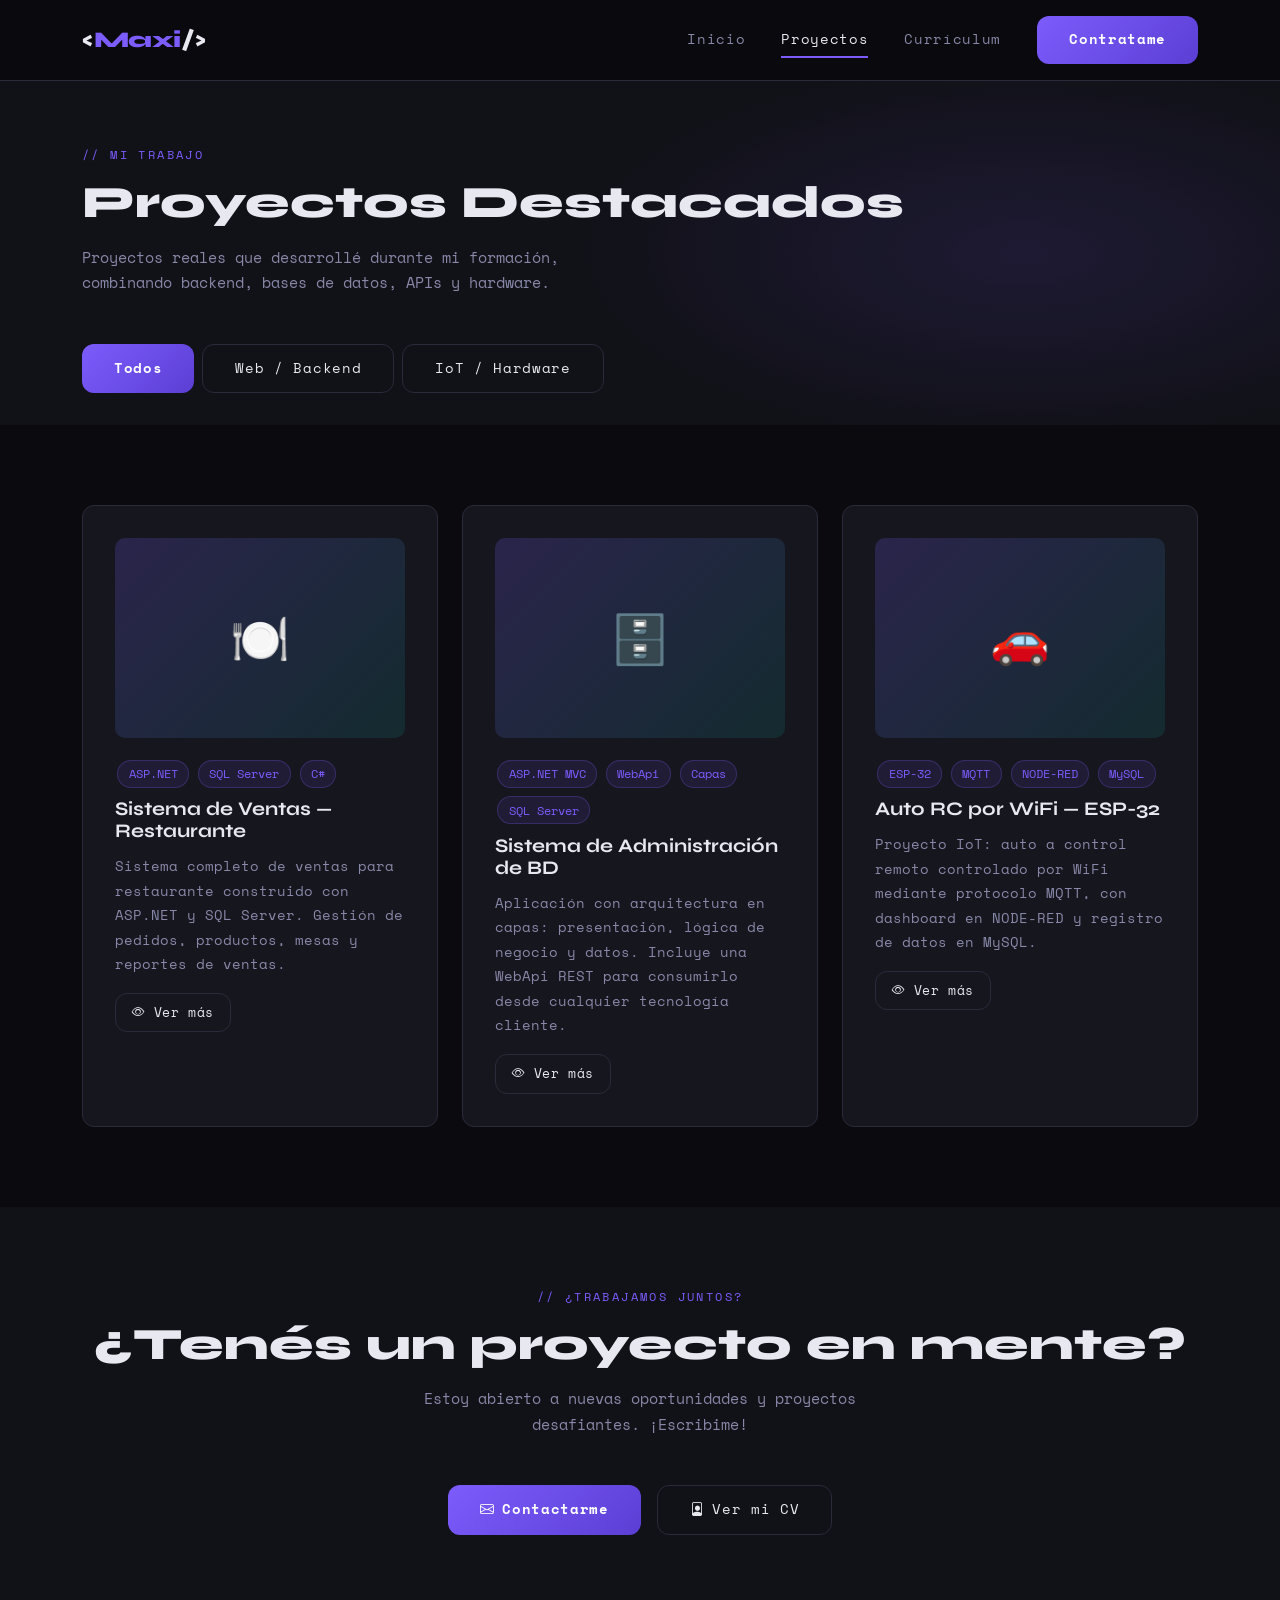
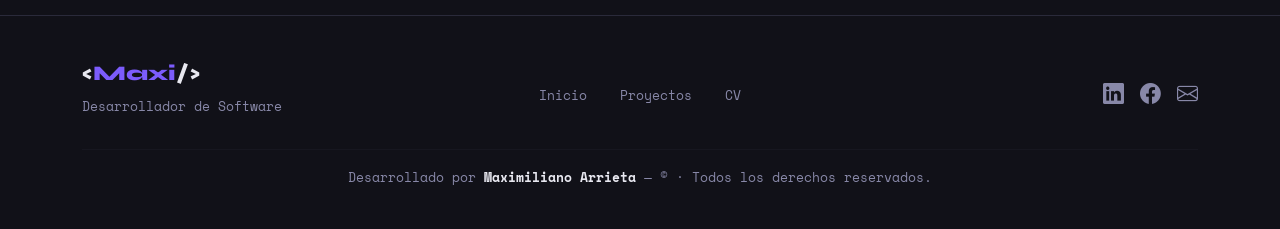
==== proyectos.html @ 5982a5d9 "Add files via upload" ====
<!DOCTYPE html>
<html lang="es">
<head>
  <meta charset="UTF-8" />
  <meta name="viewport" content="width=device-width, initial-scale=1.0" />

  <!-- SEO -->
  <title>Proyectos | Maximiliano Arrieta - Desarrollador de Software</title>
  <meta name="description" content="Proyectos destacados de Maximiliano Arrieta: sistema de ventas con ASP.NET, administración de bases de datos con WebApi, y auto a control remoto con ESP-32 y MQTT." />
  <meta name="keywords" content="proyectos software, ASP.NET, SQL Server, WebApi, ESP-32, MQTT, NODE-RED, C#, .NET, Maximiliano Arrieta" />
  <meta name="author" content="Maximiliano Arrieta" />
  <meta name="robots" content="index, follow" />

  <link href="https://cdn.jsdelivr.net/npm/bootstrap@5.3.3/dist/css/bootstrap.min.css" rel="stylesheet" />
  <link rel="stylesheet" href="https://cdn.jsdelivr.net/npm/bootstrap-icons@1.11.3/font/bootstrap-icons.min.css" />
  <link rel="stylesheet" href="assets/css/styles.css" />
</head>
<body>

  <!-- ===== HEADER / NAVBAR ===== -->
  <header>
    <nav class="navbar navbar-expand-lg">
      <div class="container">
        <a class="navbar-brand" href="index.html">&lt;<span>Maxi</span>/&gt;</a>
        <button class="navbar-toggler" type="button"
                data-bs-toggle="collapse" data-bs-target="#navbarMain"
                aria-controls="navbarMain" aria-expanded="false"
                aria-label="Alternar navegación">
          <span class="navbar-toggler-icon"></span>
        </button>
        <div class="collapse navbar-collapse" id="navbarMain">
          <ul class="navbar-nav ms-auto align-items-lg-center gap-lg-1">
            <li class="nav-item"><a class="nav-link" href="index.html">Inicio</a></li>
            <li class="nav-item"><a class="nav-link active" href="proyectos.html">Proyectos</a></li>
            <li class="nav-item"><a class="nav-link" href="cv.html">Currículum</a></li>
            <li class="nav-item ms-lg-3">
              <a class="btn-primary-custom" href="index.html#contacto">Contratame</a>
            </li>
          </ul>
        </div>
      </div>
    </nav>
  </header>

  <!-- ===== MAIN ===== -->
  <main>

    <!-- Page Header -->
    <section style="padding: 4rem 0 2rem; background: var(--color-surface); position:relative; overflow:hidden;">
      <div style="position:absolute; inset:0; background: radial-gradient(ellipse 50% 80% at 80% 50%, rgba(124,92,252,0.12) 0%, transparent 70%); pointer-events:none;"></div>
      <div class="container" style="position:relative; z-index:1;">
        <span class="section-label">// mi trabajo</span>
        <h1 class="section-title">Proyectos Destacados</h1>
        <p class="section-desc">
          Proyectos reales que desarrollé durante mi formación, combinando backend, bases de datos, APIs y hardware.
        </p>
        <div class="d-flex flex-wrap gap-2 mt-3" id="filter-btns">
          <button class="btn-primary-custom filter-btn" data-filter="all">Todos</button>
          <button class="btn-outline-custom filter-btn" data-filter="web">Web / Backend</button>
          <button class="btn-outline-custom filter-btn" data-filter="iot">IoT / Hardware</button>
        </div>
      </div>
    </section>

    <!-- Grid de Proyectos -->
    <section>
      <div class="container">
        <div class="row g-4" id="projects-grid">

          <!-- Proyecto 1: Sistema de ventas restaurante -->
          <div class="col-md-6 col-lg-4 reveal project-item" data-category="web">
            <div class="card-custom">
              <div class="project-img-placeholder">🍽️</div>
              <div class="d-flex flex-wrap gap-1 mb-2">
                <span class="tag-pill">ASP.NET</span>
                <span class="tag-pill">SQL Server</span>
                <span class="tag-pill">C#</span>
              </div>
              <h3 class="card-title">Sistema de Ventas — Restaurante</h3>
              <p class="card-text">
                Sistema completo de ventas para restaurante construido con ASP.NET y SQL Server. Gestión de pedidos, productos, mesas y reportes de ventas.
              </p>
              <div class="d-flex gap-2 mt-3">
                <button class="btn-outline-custom" style="padding:0.5rem 1rem; font-size:0.8rem;"
                  data-bs-toggle="modal" data-bs-target="#modalProyecto1">
                  <i class="bi bi-eye"></i> Ver más
                </button>
              </div>
            </div>
          </div>

          <!-- Proyecto 2: Sistema administración de BD -->
          <div class="col-md-6 col-lg-4 reveal project-item" data-category="web" style="transition-delay:0.1s">
            <div class="card-custom">
              <div class="project-img-placeholder">🗄️</div>
              <div class="d-flex flex-wrap gap-1 mb-2">
                <span class="tag-pill">ASP.NET MVC</span>
                <span class="tag-pill">WebApi</span>
                <span class="tag-pill">Capas</span>
                <span class="tag-pill">SQL Server</span>
              </div>
              <h3 class="card-title">Sistema de Administración de BD</h3>
              <p class="card-text">
                Aplicación con arquitectura en capas: presentación, lógica de negocio y datos. Incluye una WebApi REST para consumirlo desde cualquier tecnología cliente.
              </p>
              <div class="d-flex gap-2 mt-3">
                <button class="btn-outline-custom" style="padding:0.5rem 1rem; font-size:0.8rem;"
                  data-bs-toggle="modal" data-bs-target="#modalProyecto2">
                  <i class="bi bi-eye"></i> Ver más
                </button>
              </div>
            </div>
          </div>

          <!-- Proyecto 3: ESP-32 auto control remoto -->
          <div class="col-md-6 col-lg-4 reveal project-item" data-category="iot" style="transition-delay:0.2s">
            <div class="card-custom">
              <div class="project-img-placeholder">🚗</div>
              <div class="d-flex flex-wrap gap-1 mb-2">
                <span class="tag-pill">ESP-32</span>
                <span class="tag-pill">MQTT</span>
                <span class="tag-pill">NODE-RED</span>
                <span class="tag-pill">MySQL</span>
              </div>
              <h3 class="card-title">Auto RC por WiFi — ESP-32</h3>
              <p class="card-text">
                Proyecto IoT: auto a control remoto controlado por WiFi mediante protocolo MQTT, con dashboard en NODE-RED y registro de datos en MySQL.
              </p>
              <div class="d-flex gap-2 mt-3">
                <button class="btn-outline-custom" style="padding:0.5rem 1rem; font-size:0.8rem;"
                  data-bs-toggle="modal" data-bs-target="#modalProyecto3">
                  <i class="bi bi-eye"></i> Ver más
                </button>
              </div>
            </div>
          </div>

        </div>

        <!-- Mensaje si no hay proyectos filtrados -->
        <div id="no-results" class="text-center py-5" style="display:none;">
          <div style="font-size:3rem; margin-bottom:1rem;">🔍</div>
          <p style="color:var(--color-muted);">No hay proyectos en esta categoría aún.</p>
        </div>
      </div>
    </section>

    <!-- CTA -->
    <section style="background: var(--color-surface);">
      <div class="container text-center">
        <span class="section-label">// ¿trabajamos juntos?</span>
        <h2 class="section-title reveal">¿Tenés un proyecto en mente?</h2>
        <p class="section-desc mx-auto reveal">
          Estoy abierto a nuevas oportunidades y proyectos desafiantes. ¡Escribime!
        </p>
        <div class="d-flex gap-3 justify-content-center flex-wrap reveal">
          <a href="index.html#contacto" class="btn-primary-custom">
            <i class="bi bi-envelope"></i> Contactarme
          </a>
          <a href="cv.html" class="btn-outline-custom">
            <i class="bi bi-file-person"></i> Ver mi CV
          </a>
        </div>
      </div>
    </section>

  </main>

  <!-- ===== MODALS ===== -->

  <!-- Modal 1 -->
  <div class="modal fade" id="modalProyecto1" tabindex="-1" aria-hidden="true">
    <div class="modal-dialog modal-lg modal-dialog-centered">
      <div class="modal-content">
        <div class="modal-header">
          <h5 class="modal-title" style="font-family:var(--font-display); font-weight:700;">🍽️ Sistema de Ventas — Restaurante</h5>
          <button type="button" class="btn-close" data-bs-dismiss="modal" aria-label="Cerrar"></button>
        </div>
        <div class="modal-body">
          <div class="project-img-placeholder mb-4" style="height:160px; font-size:4rem;">🍽️</div>
          <p style="color:var(--color-muted);">
            Sistema completo de gestión de ventas para un restaurante, desarrollado con ASP.NET y SQL Server. Permite administrar pedidos, productos, mesas y generar reportes de ventas. El proyecto incluye autenticación de usuarios y diferentes roles de acceso.
          </p>
          <div class="mt-3">
            <p class="footer-text mb-2" style="font-size:0.75rem; text-transform:uppercase; letter-spacing:0.1em;">Tecnologías</p>
            <span class="tag-pill">ASP.NET</span>
            <span class="tag-pill">C#</span>
            <span class="tag-pill">SQL Server</span>
            <span class="tag-pill">HTML/CSS</span>
          </div>
          <div class="mt-3">
            <p class="footer-text mb-2" style="font-size:0.75rem; text-transform:uppercase; letter-spacing:0.1em;">Características</p>
            <ul style="color:var(--color-muted); font-size:0.88rem; line-height:2;">
              <li>Gestión de pedidos y mesas en tiempo real</li>
              <li>Catálogo de productos con precios</li>
              <li>Reportes de ventas diarias y mensuales</li>
              <li>Sistema de autenticación con roles</li>
            </ul>
          </div>
        </div>
        <div class="modal-footer">
          <button class="btn-outline-custom" data-bs-dismiss="modal">Cerrar</button>
        </div>
      </div>
    </div>
  </div>

  <!-- Modal 2 -->
  <div class="modal fade" id="modalProyecto2" tabindex="-1" aria-hidden="true">
    <div class="modal-dialog modal-lg modal-dialog-centered">
      <div class="modal-content">
        <div class="modal-header">
          <h5 class="modal-title" style="font-family:var(--font-display); font-weight:700;">🗄️ Sistema de Administración de BD</h5>
          <button type="button" class="btn-close" data-bs-dismiss="modal" aria-label="Cerrar"></button>
        </div>
        <div class="modal-body">
          <div class="project-img-placeholder mb-4" style="height:160px; font-size:4rem;">🗄️</div>
          <p style="color:var(--color-muted);">
            Sistema de administración de bases de datos con arquitectura separada en capas (presentación, negocio y datos) y una WebApi REST que permite consumirlo desde cualquier tecnología cliente. Diseñado para máxima escalabilidad y reutilización.
          </p>
          <div class="mt-3">
            <p class="footer-text mb-2" style="font-size:0.75rem; text-transform:uppercase; letter-spacing:0.1em;">Tecnologías</p>
            <span class="tag-pill">ASP.NET MVC</span>
            <span class="tag-pill">WebApi REST</span>
            <span class="tag-pill">Entity Framework</span>
            <span class="tag-pill">SQL Server</span>
            <span class="tag-pill">C#</span>
          </div>
          <div class="mt-3">
            <p class="footer-text mb-2" style="font-size:0.75rem; text-transform:uppercase; letter-spacing:0.1em;">Arquitectura</p>
            <ul style="color:var(--color-muted); font-size:0.88rem; line-height:2;">
              <li>Separación en capas: UI, Negocio, Datos</li>
              <li>WebApi REST para integración con clientes externos</li>
              <li>Patrón repositorio con Entity Framework</li>
              <li>CRUD completo sobre múltiples entidades</li>
            </ul>
          </div>
        </div>
        <div class="modal-footer">
          <button class="btn-outline-custom" data-bs-dismiss="modal">Cerrar</button>
        </div>
      </div>
    </div>
  </div>

  <!-- Modal 3 -->
  <div class="modal fade" id="modalProyecto3" tabindex="-1" aria-hidden="true">
    <div class="modal-dialog modal-lg modal-dialog-centered">
      <div class="modal-content">
        <div class="modal-header">
          <h5 class="modal-title" style="font-family:var(--font-display); font-weight:700;">🚗 Auto RC por WiFi — ESP-32</h5>
          <button type="button" class="btn-close" data-bs-dismiss="modal" aria-label="Cerrar"></button>
        </div>
        <div class="modal-body">
          <div class="project-img-placeholder mb-4" style="height:160px; font-size:4rem;">🚗</div>
          <p style="color:var(--color-muted);">
            Proyecto de hardware e IoT: un auto a control remoto controlado por WiFi utilizando un ESP-32. La comunicación se realiza mediante el protocolo MQTT, con un dashboard visual en NODE-RED y registro de telemetría en MySQL. Combina electrónica, firmware y software.
          </p>
          <div class="mt-3">
            <p class="footer-text mb-2" style="font-size:0.75rem; text-transform:uppercase; letter-spacing:0.1em;">Tecnologías</p>
            <span class="tag-pill">ESP-32</span>
            <span class="tag-pill">MQTT</span>
            <span class="tag-pill">NODE-RED</span>
            <span class="tag-pill">MySQL</span>
            <span class="tag-pill">WiFi</span>
          </div>
          <div class="mt-3">
            <p class="footer-text mb-2" style="font-size:0.75rem; text-transform:uppercase; letter-spacing:0.1em;">Características</p>
            <ul style="color:var(--color-muted); font-size:0.88rem; line-height:2;">
              <li>Control en tiempo real vía WiFi desde cualquier dispositivo</li>
              <li>Dashboard de control con NODE-RED</li>
              <li>Registro de movimientos y telemetría en MySQL</li>
              <li>Protocolo MQTT para mensajería liviana y eficiente</li>
            </ul>
          </div>
        </div>
        <div class="modal-footer">
          <button class="btn-outline-custom" data-bs-dismiss="modal">Cerrar</button>
        </div>
      </div>
    </div>
  </div>

  <!-- ===== FOOTER ===== -->
  <footer>
    <div class="container">
      <div class="row align-items-center mb-3">
        <div class="col-md-4 mb-3 mb-md-0">
          <div class="footer-brand">&lt;<span>Maxi</span>/&gt;</div>
          <p class="footer-text mt-1">Desarrollador de Software</p>
        </div>
        <div class="col-md-4 text-center mb-3 mb-md-0">
          <div class="footer-links">
            <a href="index.html">Inicio</a>
            <a href="proyectos.html">Proyectos</a>
            <a href="cv.html">CV</a>
          </div>
        </div>
        <div class="col-md-4 text-md-end">
          <div class="d-flex justify-content-md-end gap-3">
            <a href="https://www.linkedin.com/in/maximiliano-arrieta-63096a253" target="_blank" style="color:var(--color-muted); font-size:1.3rem;"><i class="bi bi-linkedin"></i></a>
            <a href="https://www.facebook.com/maximiliano.arrieta.75/" target="_blank" style="color:var(--color-muted); font-size:1.3rem;"><i class="bi bi-facebook"></i></a>
            <a href="mailto:maxiarrieta01@gmail.com" style="color:var(--color-muted); font-size:1.3rem;"><i class="bi bi-envelope"></i></a>
          </div>
        </div>
      </div>
      <hr class="divider" />
      <div class="row mt-3">
        <div class="col-12 text-center footer-text">
          Desarrollado por <strong style="color:var(--color-text);">Maximiliano Arrieta</strong> &mdash;
          &copy; <span class="current-year"></span> · Todos los derechos reservados.
        </div>
      </div>
    </div>
  </footer>

  <script src="https://cdn.jsdelivr.net/npm/bootstrap@5.3.3/dist/js/bootstrap.bundle.min.js"></script>
  <script src="assets/js/main.js"></script>
  <script>
    // Filtro de proyectos
    const filterBtns = document.querySelectorAll('.filter-btn');
    const projectItems = document.querySelectorAll('.project-item');
    filterBtns.forEach(btn => {
      btn.addEventListener('click', () => {
        filterBtns.forEach(b => {
          b.classList.remove('btn-primary-custom');
          b.classList.add('btn-outline-custom');
        });
        btn.classList.add('btn-primary-custom');
        btn.classList.remove('btn-outline-custom');
        const filter = btn.dataset.filter;
        let visible = 0;
        projectItems.forEach(item => {
          const show = filter === 'all' || item.dataset.category === filter;
          item.style.display = show ? 'block' : 'none';
          if (show) visible++;
        });
        document.getElementById('no-results').style.display = visible === 0 ? 'block' : 'none';
      });
    });
  </script>

</body>
</html>
---- assets/css/styles.css ----
@import url('https://fonts.googleapis.com/css2?family=Space+Mono:ital,wght@0,400;0,700;1,400&family=Syne:wght@400;600;700;800&display=swap');

/* ----------- Variables CSS ----------- */
:root {
  --color-bg:        #0a0a0f;
  --color-surface:   #111118;
  --color-card:      #16161f;
  --color-border:    #2a2a3a;
  --color-accent:    #7c5cfc;
  --color-accent2:   #00e5c0;
  --color-text:      #e8e8f0;
  --color-muted:     #8888a8;
  --font-display:    'Syne', sans-serif;
  --font-mono:       'Space Mono', monospace;
  --radius:          12px;
  --transition:      0.3s cubic-bezier(0.4, 0, 0.2, 1);
}

*, *::before, *::after { box-sizing: border-box; }
html { scroll-behavior: smooth; }

body {
  background-color: var(--color-bg);
  color: var(--color-text);
  font-family: var(--font-mono);
  font-size: 15px;
  line-height: 1.7;
  overflow-x: hidden;
}

h1, h2, h3, h4, h5, h6 {
  font-family: var(--font-display);
  font-weight: 800;
  line-height: 1.15;
  color: var(--color-text);
}

a {
  color: var(--color-accent);
  text-decoration: none;
  transition: color var(--transition);
}
a:hover { color: var(--color-accent2); }

/* ----------- Navbar ----------- */
.navbar {
  background: rgba(10, 10, 15, 0.85) !important;
  backdrop-filter: blur(14px);
  -webkit-backdrop-filter: blur(14px);
  border-bottom: 1px solid var(--color-border);
  padding: 1rem 0;
  position: sticky;
  top: 0;
  z-index: 1000;
}

.navbar-brand {
  font-family: var(--font-display);
  font-weight: 800;
  font-size: 1.4rem;
  color: var(--color-text) !important;
  letter-spacing: -0.5px;
}
.navbar-brand span { color: var(--color-accent); }

.nav-link {
  color: var(--color-muted) !important;
  font-family: var(--font-mono);
  font-size: 0.85rem;
  letter-spacing: 0.05em;
  padding: 0.4rem 1rem !important;
  transition: color var(--transition);
  position: relative;
}
.nav-link::after {
  content: '';
  position: absolute;
  bottom: 0; left: 1rem; right: 1rem;
  height: 2px;
  background: var(--color-accent);
  transform: scaleX(0);
  transition: transform var(--transition);
}
.nav-link:hover, .nav-link.active { color: var(--color-text) !important; }
.nav-link:hover::after, .nav-link.active::after { transform: scaleX(1); }

.navbar-toggler { border: 1px solid var(--color-border); }
.navbar-toggler-icon { filter: invert(1); }

/* ----------- Hero ----------- */
.hero {
  min-height: 92vh;
  display: flex;
  align-items: center;
  position: relative;
  overflow: hidden;
  padding: 5rem 0;
}
.hero-bg {
  position: absolute; inset: 0;
  background:
    radial-gradient(ellipse 60% 50% at 70% 40%, rgba(124,92,252,0.18) 0%, transparent 70%),
    radial-gradient(ellipse 40% 40% at 20% 70%, rgba(0,229,192,0.10) 0%, transparent 60%);
  z-index: 0;
}
.hero-grid {
  position: absolute; inset: 0;
  background-image:
    linear-gradient(var(--color-border) 1px, transparent 1px),
    linear-gradient(90deg, var(--color-border) 1px, transparent 1px);
  background-size: 60px 60px;
  opacity: 0.25;
  z-index: 0;
}
.hero-content { position: relative; z-index: 1; }

.hero-tag {
  display: inline-block;
  font-family: var(--font-mono);
  font-size: 0.78rem;
  color: var(--color-accent2);
  border: 1px solid var(--color-accent2);
  padding: 0.3rem 0.9rem;
  border-radius: 100px;
  margin-bottom: 1.5rem;
  letter-spacing: 0.1em;
  animation: fadeInUp 0.6s ease both;
}
.hero-title {
  font-size: clamp(2.8rem, 7vw, 5.5rem);
  font-weight: 800;
  line-height: 1.05;
  margin-bottom: 1.5rem;
  animation: fadeInUp 0.7s ease 0.1s both;
}
.hero-title .highlight {
  background: linear-gradient(135deg, var(--color-accent), var(--color-accent2));
  -webkit-background-clip: text;
  -webkit-text-fill-color: transparent;
  background-clip: text;
}
.hero-subtitle {
  font-size: 1.05rem;
  color: var(--color-muted);
  max-width: 520px;
  margin-bottom: 2.5rem;
  animation: fadeInUp 0.7s ease 0.2s both;
}
.hero-actions {
  display: flex;
  gap: 1rem;
  flex-wrap: wrap;
  animation: fadeInUp 0.7s ease 0.3s both;
}

/* ----------- Botones ----------- */
.btn-primary-custom {
  background: linear-gradient(135deg, var(--color-accent), #5b3fd4);
  color: #fff;
  border: none;
  padding: 0.75rem 2rem;
  border-radius: var(--radius);
  font-family: var(--font-mono);
  font-size: 0.85rem;
  font-weight: 700;
  letter-spacing: 0.05em;
  transition: all var(--transition);
  cursor: pointer;
  display: inline-flex;
  align-items: center;
  gap: 0.5rem;
}
.btn-primary-custom:hover {
  transform: translateY(-2px);
  box-shadow: 0 8px 30px rgba(124,92,252,0.45);
  color: #fff;
}
.btn-outline-custom {
  background: transparent;
  color: var(--color-text);
  border: 1px solid var(--color-border);
  padding: 0.75rem 2rem;
  border-radius: var(--radius);
  font-family: var(--font-mono);
  font-size: 0.85rem;
  letter-spacing: 0.05em;
  transition: all var(--transition);
  cursor: pointer;
  display: inline-flex;
  align-items: center;
  gap: 0.5rem;
}
.btn-outline-custom:hover {
  border-color: var(--color-accent);
  color: var(--color-accent);
  transform: translateY(-2px);
}

/* ----------- Secciones ----------- */
section { padding: 5rem 0; }

.section-label {
  font-family: var(--font-mono);
  font-size: 0.75rem;
  color: var(--color-accent);
  letter-spacing: 0.2em;
  text-transform: uppercase;
  margin-bottom: 0.75rem;
  display: block;
}
.section-title {
  font-size: clamp(1.8rem, 4vw, 2.8rem);
  font-weight: 800;
  margin-bottom: 1rem;
}
.section-desc {
  color: var(--color-muted);
  max-width: 520px;
  margin-bottom: 3rem;
}

/* ----------- Cards ----------- */
.card-custom {
  background: var(--color-card);
  border: 1px solid var(--color-border);
  border-radius: var(--radius);
  padding: 2rem;
  transition: all var(--transition);
  height: 100%;
  position: relative;
  overflow: hidden;
}
.card-custom::before {
  content: '';
  position: absolute;
  top: 0; left: 0; right: 0;
  height: 3px;
  background: linear-gradient(90deg, var(--color-accent), var(--color-accent2));
  opacity: 0;
  transition: opacity var(--transition);
}
.card-custom:hover {
  border-color: var(--color-accent);
  transform: translateY(-4px);
  box-shadow: 0 20px 60px rgba(124,92,252,0.15);
}
.card-custom:hover::before { opacity: 1; }
.card-icon { font-size: 2rem; margin-bottom: 1.2rem; display: block; }
.card-title { font-family: var(--font-display); font-size: 1.2rem; font-weight: 700; margin-bottom: 0.75rem; }
.card-text { color: var(--color-muted); font-size: 0.9rem; line-height: 1.7; }

/* ----------- Skill badges ----------- */
.skill-badge {
  display: inline-block;
  font-family: var(--font-mono);
  font-size: 0.78rem;
  color: var(--color-accent2);
  background: rgba(0,229,192,0.08);
  border: 1px solid rgba(0,229,192,0.25);
  padding: 0.3rem 0.8rem;
  border-radius: 100px;
  margin: 0.25rem;
  transition: all var(--transition);
}
.skill-badge:hover {
  background: rgba(0,229,192,0.18);
  border-color: var(--color-accent2);
}

/* ----------- Contact Form ----------- */
.form-control-custom {
  background: var(--color-card);
  border: 1px solid var(--color-border);
  border-radius: var(--radius);
  color: var(--color-text);
  padding: 0.85rem 1.2rem;
  font-family: var(--font-mono);
  font-size: 0.9rem;
  width: 100%;
  transition: border-color var(--transition);
  outline: none;
}
.form-control-custom::placeholder { color: var(--color-muted); }
.form-control-custom:focus {
  border-color: var(--color-accent);
  box-shadow: 0 0 0 3px rgba(124,92,252,0.12);
}
.form-label-custom {
  font-family: var(--font-mono);
  font-size: 0.8rem;
  color: var(--color-muted);
  letter-spacing: 0.08em;
  text-transform: uppercase;
  margin-bottom: 0.5rem;
  display: block;
}

/* ----------- Footer ----------- */
footer {
  background: var(--color-surface);
  border-top: 1px solid var(--color-border);
  padding: 2.5rem 0;
}
.footer-brand { font-family: var(--font-display); font-size: 1.3rem; font-weight: 800; color: var(--color-text); }
.footer-brand span { color: var(--color-accent); }
.footer-text { color: var(--color-muted); font-size: 0.82rem; }
.footer-links a {
  color: var(--color-muted);
  font-size: 0.82rem;
  margin: 0 0.75rem;
  transition: color var(--transition);
}
.footer-links a:hover { color: var(--color-accent2); }

.divider { border: none; border-top: 1px solid var(--color-border); margin: 0; }

/* ----------- Animations ----------- */
@keyframes fadeInUp {
  from { opacity: 0; transform: translateY(24px); }
  to   { opacity: 1; transform: translateY(0); }
}
.fade-in { animation: fadeInUp 0.7s ease both; }

/* ----------- Project cards ----------- */
.project-img-placeholder {
  width: 100%;
  height: 200px;
  background: linear-gradient(135deg, rgba(124,92,252,0.2), rgba(0,229,192,0.1));
  border-radius: calc(var(--radius) - 2px);
  display: flex;
  align-items: center;
  justify-content: center;
  font-size: 3rem;
  margin-bottom: 1.2rem;
}
.tag-pill {
  display: inline-block;
  font-family: var(--font-mono);
  font-size: 0.72rem;
  color: var(--color-accent);
  background: rgba(124,92,252,0.1);
  border: 1px solid rgba(124,92,252,0.25);
  padding: 0.2rem 0.65rem;
  border-radius: 100px;
  margin: 0.15rem;
}

/* ----------- Timeline ----------- */
.timeline { position: relative; padding-left: 2rem; }
.timeline::before {
  content: '';
  position: absolute;
  left: 0; top: 0; bottom: 0;
  width: 2px;
  background: linear-gradient(180deg, var(--color-accent), var(--color-accent2));
}
.timeline-item { position: relative; margin-bottom: 2.5rem; }
.timeline-item::before {
  content: '';
  position: absolute;
  left: -2.42rem; top: 0.35rem;
  width: 12px; height: 12px;
  border-radius: 50%;
  background: var(--color-accent);
  border: 2px solid var(--color-bg);
  box-shadow: 0 0 0 3px rgba(124,92,252,0.3);
}
.timeline-date { font-family: var(--font-mono); font-size: 0.75rem; color: var(--color-accent2); letter-spacing: 0.1em; margin-bottom: 0.3rem; }
.timeline-title { font-family: var(--font-display); font-size: 1.1rem; font-weight: 700; margin-bottom: 0.25rem; }
.timeline-org { color: var(--color-muted); font-size: 0.85rem; margin-bottom: 0.5rem; }
.timeline-desc { color: var(--color-muted); font-size: 0.88rem; }

/* ----------- Modal ----------- */
.modal-content {
  background: var(--color-card);
  border: 1px solid var(--color-border);
  border-radius: var(--radius);
  color: var(--color-text);
}
.modal-header { border-bottom: 1px solid var(--color-border); }
.modal-footer { border-top: 1px solid var(--color-border); }
.btn-close { filter: invert(1); }

/* ----------- Stats ----------- */
.stat-number {
  font-family: var(--font-display);
  font-size: 2.8rem;
  font-weight: 800;
  background: linear-gradient(135deg, var(--color-accent), var(--color-accent2));
  -webkit-background-clip: text;
  -webkit-text-fill-color: transparent;
  background-clip: text;
}

/* ----------- Responsive ----------- */
@media (max-width: 768px) {
  .hero-actions { flex-direction: column; }
  .hero-actions .btn-primary-custom,
  .hero-actions .btn-outline-custom { width: 100%; justify-content: center; }
  section { padding: 3.5rem 0; }
}
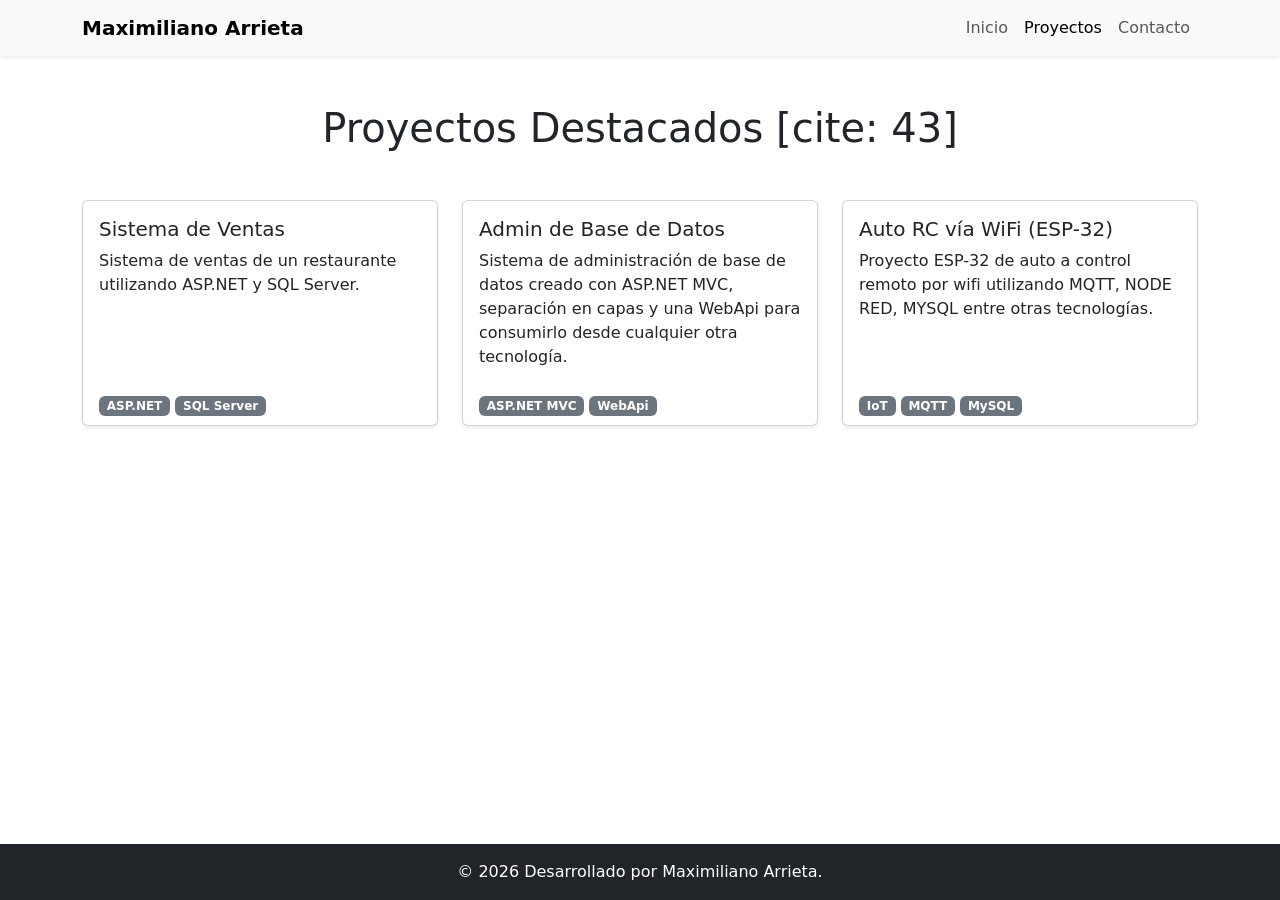
==== commit b43f204e: "Add files via upload" ====
--- a/proyectos.html
+++ b/proyectos.html
@@ -1,344 +1,86 @@
 <!DOCTYPE html>
 <html lang="es">
 <head>
-  <meta charset="UTF-8" />
-  <meta name="viewport" content="width=device-width, initial-scale=1.0" />
+    <meta charset="UTF-8">
+    <meta name="viewport" content="width=device-width, initial-width=1.0">
+    <meta name="description" content="Proyectos destacados de Maximiliano Arrieta, desarrollador .NET y SQL.">
+    <meta name="keywords" content="Proyectos, ASP.NET, MVC, SQL Server, ESP-32, IoT">
+    <title>Maximiliano Arrieta - Proyectos</title>
+    <link href="https://cdn.jsdelivr.net/npm/bootstrap@5.3.2/dist/css/bootstrap.min.css" rel="stylesheet">
+    <link rel="stylesheet" href="assets/css/style.css">
+</head>
+<body class="d-flex flex-column min-vh-100">
 
-  <!-- SEO -->
-  <title>Proyectos | Maximiliano Arrieta - Desarrollador de Software</title>
-  <meta name="description" content="Proyectos destacados de Maximiliano Arrieta: sistema de ventas con ASP.NET, administración de bases de datos con WebApi, y auto a control remoto con ESP-32 y MQTT." />
-  <meta name="keywords" content="proyectos software, ASP.NET, SQL Server, WebApi, ESP-32, MQTT, NODE-RED, C#, .NET, Maximiliano Arrieta" />
-  <meta name="author" content="Maximiliano Arrieta" />
-  <meta name="robots" content="index, follow" />
+    <header>
+        <nav class="navbar navbar-expand-lg navbar-light bg-light shadow-sm">
+            <div class="container">
+                <a class="navbar-brand fw-bold" href="index.html">Maximiliano Arrieta</a>
+                <button class="navbar-toggler" type="button" data-bs-toggle="collapse" data-bs-target="#navbarNav">
+                    <span class="navbar-toggler-icon"></span>
+                </button>
+                <div class="collapse navbar-collapse" id="navbarNav">
+                    <ul class="navbar-nav ms-auto">
+                        <li class="nav-item"><a class="nav-link" href="index.html">Inicio</a></li>
+                        <li class="nav-item"><a class="nav-link active" href="proyectos.html">Proyectos</a></li>
+                        <li class="nav-item"><a class="nav-link" href="contacto.html">Contacto</a></li>
+                    </ul>
+                </div>
+            </div>
+        </nav>
+    </header>
 
-  <link href="https://cdn.jsdelivr.net/npm/bootstrap@5.3.3/dist/css/bootstrap.min.css" rel="stylesheet" />
-  <link rel="stylesheet" href="https://cdn.jsdelivr.net/npm/bootstrap-icons@1.11.3/font/bootstrap-icons.min.css" />
-  <link rel="stylesheet" href="assets/css/styles.css" />
-</head>
-<body>
+    <main class="container my-5 flex-grow-1">
+        <h1 class="text-center mb-5">Proyectos Destacados [cite: 43]</h1>
+        
+        <div class="row g-4">
+            <div class="col-md-4">
+                <div class="card h-100 shadow-sm">
+                    <div class="card-body">
+                        <h5 class="card-title">Sistema de Ventas</h5>
+                        <p class="card-text">Sistema de ventas de un restaurante utilizando ASP.NET y SQL Server.</p>
+                    </div>
+                    <div class="card-footer bg-transparent border-top-0">
+                        <span class="badge bg-secondary">ASP.NET</span>
+                        <span class="badge bg-secondary">SQL Server</span>
+                    </div>
+                </div>
+            </div>
 
-  <!-- ===== HEADER / NAVBAR ===== -->
-  <header>
-    <nav class="navbar navbar-expand-lg">
-      <div class="container">
-        <a class="navbar-brand" href="index.html">&lt;<span>Maxi</span>/&gt;</a>
-        <button class="navbar-toggler" type="button"
-                data-bs-toggle="collapse" data-bs-target="#navbarMain"
-                aria-controls="navbarMain" aria-expanded="false"
-                aria-label="Alternar navegación">
-          <span class="navbar-toggler-icon"></span>
-        </button>
-        <div class="collapse navbar-collapse" id="navbarMain">
-          <ul class="navbar-nav ms-auto align-items-lg-center gap-lg-1">
-            <li class="nav-item"><a class="nav-link" href="index.html">Inicio</a></li>
-            <li class="nav-item"><a class="nav-link active" href="proyectos.html">Proyectos</a></li>
-            <li class="nav-item"><a class="nav-link" href="cv.html">Currículum</a></li>
-            <li class="nav-item ms-lg-3">
-              <a class="btn-primary-custom" href="index.html#contacto">Contratame</a>
-            </li>
-          </ul>
+            <div class="col-md-4">
+                <div class="card h-100 shadow-sm">
+                    <div class="card-body">
+                        <h5 class="card-title">Admin de Base de Datos</h5>
+                        <p class="card-text">Sistema de administración de base de datos creado con ASP.NET MVC, separación en capas y una WebApi para consumirlo desde cualquier otra tecnología.</p>
+                    </div>
+                    <div class="card-footer bg-transparent border-top-0">
+                        <span class="badge bg-secondary">ASP.NET MVC</span>
+                        <span class="badge bg-secondary">WebApi</span>
+                    </div>
+                </div>
+            </div>
+
+            <div class="col-md-4">
+                <div class="card h-100 shadow-sm">
+                    <div class="card-body">
+                        <h5 class="card-title">Auto RC vía WiFi (ESP-32)</h5>
+                        <p class="card-text">Proyecto ESP-32 de auto a control remoto por wifi utilizando MQTT, NODE RED, MYSQL entre otras tecnologías.</p>
+                    </div>
+                    <div class="card-footer bg-transparent border-top-0">
+                        <span class="badge bg-secondary">IoT</span>
+                        <span class="badge bg-secondary">MQTT</span>
+                        <span class="badge bg-secondary">MySQL</span>
+                    </div>
+                </div>
+            </div>
         </div>
-      </div>
-    </nav>
-  </header>
+    </main>
 
-  <!-- ===== MAIN ===== -->
-  <main>
+    <footer class="bg-dark text-white text-center py-3 mt-auto">
+        <div class="container">
+            <p class="mb-0">&copy; 2026 Desarrollado por Maximiliano Arrieta.</p>
+        </div>
+    </footer>
 
-    <!-- Page Header -->
-    <section style="padding: 4rem 0 2rem; background: var(--color-surface); position:relative; overflow:hidden;">
-      <div style="position:absolute; inset:0; background: radial-gradient(ellipse 50% 80% at 80% 50%, rgba(124,92,252,0.12) 0%, transparent 70%); pointer-events:none;"></div>
-      <div class="container" style="position:relative; z-index:1;">
-        <span class="section-label">// mi trabajo</span>
-        <h1 class="section-title">Proyectos Destacados</h1>
-        <p class="section-desc">
-          Proyectos reales que desarrollé durante mi formación, combinando backend, bases de datos, APIs y hardware.
-        </p>
-        <div class="d-flex flex-wrap gap-2 mt-3" id="filter-btns">
-          <button class="btn-primary-custom filter-btn" data-filter="all">Todos</button>
-          <button class="btn-outline-custom filter-btn" data-filter="web">Web / Backend</button>
-          <button class="btn-outline-custom filter-btn" data-filter="iot">IoT / Hardware</button>
-        </div>
-      </div>
-    </section>
-
-    <!-- Grid de Proyectos -->
-    <section>
-      <div class="container">
-        <div class="row g-4" id="projects-grid">
-
-          <!-- Proyecto 1: Sistema de ventas restaurante -->
-          <div class="col-md-6 col-lg-4 reveal project-item" data-category="web">
-            <div class="card-custom">
-              <div class="project-img-placeholder">🍽️</div>
-              <div class="d-flex flex-wrap gap-1 mb-2">
-                <span class="tag-pill">ASP.NET</span>
-                <span class="tag-pill">SQL Server</span>
-                <span class="tag-pill">C#</span>
-              </div>
-              <h3 class="card-title">Sistema de Ventas — Restaurante</h3>
-              <p class="card-text">
-                Sistema completo de ventas para restaurante construido con ASP.NET y SQL Server. Gestión de pedidos, productos, mesas y reportes de ventas.
-              </p>
-              <div class="d-flex gap-2 mt-3">
-                <button class="btn-outline-custom" style="padding:0.5rem 1rem; font-size:0.8rem;"
-                  data-bs-toggle="modal" data-bs-target="#modalProyecto1">
-                  <i class="bi bi-eye"></i> Ver más
-                </button>
-              </div>
-            </div>
-          </div>
-
-          <!-- Proyecto 2: Sistema administración de BD -->
-          <div class="col-md-6 col-lg-4 reveal project-item" data-category="web" style="transition-delay:0.1s">
-            <div class="card-custom">
-              <div class="project-img-placeholder">🗄️</div>
-              <div class="d-flex flex-wrap gap-1 mb-2">
-                <span class="tag-pill">ASP.NET MVC</span>
-                <span class="tag-pill">WebApi</span>
-                <span class="tag-pill">Capas</span>
-                <span class="tag-pill">SQL Server</span>
-              </div>
-              <h3 class="card-title">Sistema de Administración de BD</h3>
-              <p class="card-text">
-                Aplicación con arquitectura en capas: presentación, lógica de negocio y datos. Incluye una WebApi REST para consumirlo desde cualquier tecnología cliente.
-              </p>
-              <div class="d-flex gap-2 mt-3">
-                <button class="btn-outline-custom" style="padding:0.5rem 1rem; font-size:0.8rem;"
-                  data-bs-toggle="modal" data-bs-target="#modalProyecto2">
-                  <i class="bi bi-eye"></i> Ver más
-                </button>
-              </div>
-            </div>
-          </div>
-
-          <!-- Proyecto 3: ESP-32 auto control remoto -->
-          <div class="col-md-6 col-lg-4 reveal project-item" data-category="iot" style="transition-delay:0.2s">
-            <div class="card-custom">
-              <div class="project-img-placeholder">🚗</div>
-              <div class="d-flex flex-wrap gap-1 mb-2">
-                <span class="tag-pill">ESP-32</span>
-                <span class="tag-pill">MQTT</span>
-                <span class="tag-pill">NODE-RED</span>
-                <span class="tag-pill">MySQL</span>
-              </div>
-              <h3 class="card-title">Auto RC por WiFi — ESP-32</h3>
-              <p class="card-text">
-                Proyecto IoT: auto a control remoto controlado por WiFi mediante protocolo MQTT, con dashboard en NODE-RED y registro de datos en MySQL.
-              </p>
-              <div class="d-flex gap-2 mt-3">
-                <button class="btn-outline-custom" style="padding:0.5rem 1rem; font-size:0.8rem;"
-                  data-bs-toggle="modal" data-bs-target="#modalProyecto3">
-                  <i class="bi bi-eye"></i> Ver más
-                </button>
-              </div>
-            </div>
-          </div>
-
-        </div>
-
-        <!-- Mensaje si no hay proyectos filtrados -->
-        <div id="no-results" class="text-center py-5" style="display:none;">
-          <div style="font-size:3rem; margin-bottom:1rem;">🔍</div>
-          <p style="color:var(--color-muted);">No hay proyectos en esta categoría aún.</p>
-        </div>
-      </div>
-    </section>
-
-    <!-- CTA -->
-    <section style="background: var(--color-surface);">
-      <div class="container text-center">
-        <span class="section-label">// ¿trabajamos juntos?</span>
-        <h2 class="section-title reveal">¿Tenés un proyecto en mente?</h2>
-        <p class="section-desc mx-auto reveal">
-          Estoy abierto a nuevas oportunidades y proyectos desafiantes. ¡Escribime!
-        </p>
-        <div class="d-flex gap-3 justify-content-center flex-wrap reveal">
-          <a href="index.html#contacto" class="btn-primary-custom">
-            <i class="bi bi-envelope"></i> Contactarme
-          </a>
-          <a href="cv.html" class="btn-outline-custom">
-            <i class="bi bi-file-person"></i> Ver mi CV
-          </a>
-        </div>
-      </div>
-    </section>
-
-  </main>
-
-  <!-- ===== MODALS ===== -->
-
-  <!-- Modal 1 -->
-  <div class="modal fade" id="modalProyecto1" tabindex="-1" aria-hidden="true">
-    <div class="modal-dialog modal-lg modal-dialog-centered">
-      <div class="modal-content">
-        <div class="modal-header">
-          <h5 class="modal-title" style="font-family:var(--font-display); font-weight:700;">🍽️ Sistema de Ventas — Restaurante</h5>
-          <button type="button" class="btn-close" data-bs-dismiss="modal" aria-label="Cerrar"></button>
-        </div>
-        <div class="modal-body">
-          <div class="project-img-placeholder mb-4" style="height:160px; font-size:4rem;">🍽️</div>
-          <p style="color:var(--color-muted);">
-            Sistema completo de gestión de ventas para un restaurante, desarrollado con ASP.NET y SQL Server. Permite administrar pedidos, productos, mesas y generar reportes de ventas. El proyecto incluye autenticación de usuarios y diferentes roles de acceso.
-          </p>
-          <div class="mt-3">
-            <p class="footer-text mb-2" style="font-size:0.75rem; text-transform:uppercase; letter-spacing:0.1em;">Tecnologías</p>
-            <span class="tag-pill">ASP.NET</span>
-            <span class="tag-pill">C#</span>
-            <span class="tag-pill">SQL Server</span>
-            <span class="tag-pill">HTML/CSS</span>
-          </div>
-          <div class="mt-3">
-            <p class="footer-text mb-2" style="font-size:0.75rem; text-transform:uppercase; letter-spacing:0.1em;">Características</p>
-            <ul style="color:var(--color-muted); font-size:0.88rem; line-height:2;">
-              <li>Gestión de pedidos y mesas en tiempo real</li>
-              <li>Catálogo de productos con precios</li>
-              <li>Reportes de ventas diarias y mensuales</li>
-              <li>Sistema de autenticación con roles</li>
-            </ul>
-          </div>
-        </div>
-        <div class="modal-footer">
-          <button class="btn-outline-custom" data-bs-dismiss="modal">Cerrar</button>
-        </div>
-      </div>
-    </div>
-  </div>
-
-  <!-- Modal 2 -->
-  <div class="modal fade" id="modalProyecto2" tabindex="-1" aria-hidden="true">
-    <div class="modal-dialog modal-lg modal-dialog-centered">
-      <div class="modal-content">
-        <div class="modal-header">
-          <h5 class="modal-title" style="font-family:var(--font-display); font-weight:700;">🗄️ Sistema de Administración de BD</h5>
-          <button type="button" class="btn-close" data-bs-dismiss="modal" aria-label="Cerrar"></button>
-        </div>
-        <div class="modal-body">
-          <div class="project-img-placeholder mb-4" style="height:160px; font-size:4rem;">🗄️</div>
-          <p style="color:var(--color-muted);">
-            Sistema de administración de bases de datos con arquitectura separada en capas (presentación, negocio y datos) y una WebApi REST que permite consumirlo desde cualquier tecnología cliente. Diseñado para máxima escalabilidad y reutilización.
-          </p>
-          <div class="mt-3">
-            <p class="footer-text mb-2" style="font-size:0.75rem; text-transform:uppercase; letter-spacing:0.1em;">Tecnologías</p>
-            <span class="tag-pill">ASP.NET MVC</span>
-            <span class="tag-pill">WebApi REST</span>
-            <span class="tag-pill">Entity Framework</span>
-            <span class="tag-pill">SQL Server</span>
-            <span class="tag-pill">C#</span>
-          </div>
-          <div class="mt-3">
-            <p class="footer-text mb-2" style="font-size:0.75rem; text-transform:uppercase; letter-spacing:0.1em;">Arquitectura</p>
-            <ul style="color:var(--color-muted); font-size:0.88rem; line-height:2;">
-              <li>Separación en capas: UI, Negocio, Datos</li>
-              <li>WebApi REST para integración con clientes externos</li>
-              <li>Patrón repositorio con Entity Framework</li>
-              <li>CRUD completo sobre múltiples entidades</li>
-            </ul>
-          </div>
-        </div>
-        <div class="modal-footer">
-          <button class="btn-outline-custom" data-bs-dismiss="modal">Cerrar</button>
-        </div>
-      </div>
-    </div>
-  </div>
-
-  <!-- Modal 3 -->
-  <div class="modal fade" id="modalProyecto3" tabindex="-1" aria-hidden="true">
-    <div class="modal-dialog modal-lg modal-dialog-centered">
-      <div class="modal-content">
-        <div class="modal-header">
-          <h5 class="modal-title" style="font-family:var(--font-display); font-weight:700;">🚗 Auto RC por WiFi — ESP-32</h5>
-          <button type="button" class="btn-close" data-bs-dismiss="modal" aria-label="Cerrar"></button>
-        </div>
-        <div class="modal-body">
-          <div class="project-img-placeholder mb-4" style="height:160px; font-size:4rem;">🚗</div>
-          <p style="color:var(--color-muted);">
-            Proyecto de hardware e IoT: un auto a control remoto controlado por WiFi utilizando un ESP-32. La comunicación se realiza mediante el protocolo MQTT, con un dashboard visual en NODE-RED y registro de telemetría en MySQL. Combina electrónica, firmware y software.
-          </p>
-          <div class="mt-3">
-            <p class="footer-text mb-2" style="font-size:0.75rem; text-transform:uppercase; letter-spacing:0.1em;">Tecnologías</p>
-            <span class="tag-pill">ESP-32</span>
-            <span class="tag-pill">MQTT</span>
-            <span class="tag-pill">NODE-RED</span>
-            <span class="tag-pill">MySQL</span>
-            <span class="tag-pill">WiFi</span>
-          </div>
-          <div class="mt-3">
-            <p class="footer-text mb-2" style="font-size:0.75rem; text-transform:uppercase; letter-spacing:0.1em;">Características</p>
-            <ul style="color:var(--color-muted); font-size:0.88rem; line-height:2;">
-              <li>Control en tiempo real vía WiFi desde cualquier dispositivo</li>
-              <li>Dashboard de control con NODE-RED</li>
-              <li>Registro de movimientos y telemetría en MySQL</li>
-              <li>Protocolo MQTT para mensajería liviana y eficiente</li>
-            </ul>
-          </div>
-        </div>
-        <div class="modal-footer">
-          <button class="btn-outline-custom" data-bs-dismiss="modal">Cerrar</button>
-        </div>
-      </div>
-    </div>
-  </div>
-
-  <!-- ===== FOOTER ===== -->
-  <footer>
-    <div class="container">
-      <div class="row align-items-center mb-3">
-        <div class="col-md-4 mb-3 mb-md-0">
-          <div class="footer-brand">&lt;<span>Maxi</span>/&gt;</div>
-          <p class="footer-text mt-1">Desarrollador de Software</p>
-        </div>
-        <div class="col-md-4 text-center mb-3 mb-md-0">
-          <div class="footer-links">
-            <a href="index.html">Inicio</a>
-            <a href="proyectos.html">Proyectos</a>
-            <a href="cv.html">CV</a>
-          </div>
-        </div>
-        <div class="col-md-4 text-md-end">
-          <div class="d-flex justify-content-md-end gap-3">
-            <a href="https://www.linkedin.com/in/maximiliano-arrieta-63096a253" target="_blank" style="color:var(--color-muted); font-size:1.3rem;"><i class="bi bi-linkedin"></i></a>
-            <a href="https://www.facebook.com/maximiliano.arrieta.75/" target="_blank" style="color:var(--color-muted); font-size:1.3rem;"><i class="bi bi-facebook"></i></a>
-            <a href="mailto:maxiarrieta01@gmail.com" style="color:var(--color-muted); font-size:1.3rem;"><i class="bi bi-envelope"></i></a>
-          </div>
-        </div>
-      </div>
-      <hr class="divider" />
-      <div class="row mt-3">
-        <div class="col-12 text-center footer-text">
-          Desarrollado por <strong style="color:var(--color-text);">Maximiliano Arrieta</strong> &mdash;
-          &copy; <span class="current-year"></span> · Todos los derechos reservados.
-        </div>
-      </div>
-    </div>
-  </footer>
-
-  <script src="https://cdn.jsdelivr.net/npm/bootstrap@5.3.3/dist/js/bootstrap.bundle.min.js"></script>
-  <script src="assets/js/main.js"></script>
-  <script>
-    // Filtro de proyectos
-    const filterBtns = document.querySelectorAll('.filter-btn');
-    const projectItems = document.querySelectorAll('.project-item');
-    filterBtns.forEach(btn => {
-      btn.addEventListener('click', () => {
-        filterBtns.forEach(b => {
-          b.classList.remove('btn-primary-custom');
-          b.classList.add('btn-outline-custom');
-        });
-        btn.classList.add('btn-primary-custom');
-        btn.classList.remove('btn-outline-custom');
-        const filter = btn.dataset.filter;
-        let visible = 0;
-        projectItems.forEach(item => {
-          const show = filter === 'all' || item.dataset.category === filter;
-          item.style.display = show ? 'block' : 'none';
-          if (show) visible++;
-        });
-        document.getElementById('no-results').style.display = visible === 0 ? 'block' : 'none';
-      });
-    });
-  </script>
-
+    <script src="https://cdn.jsdelivr.net/npm/bootstrap@5.3.2/dist/js/bootstrap.bundle.min.js"></script>
 </body>
 </html>
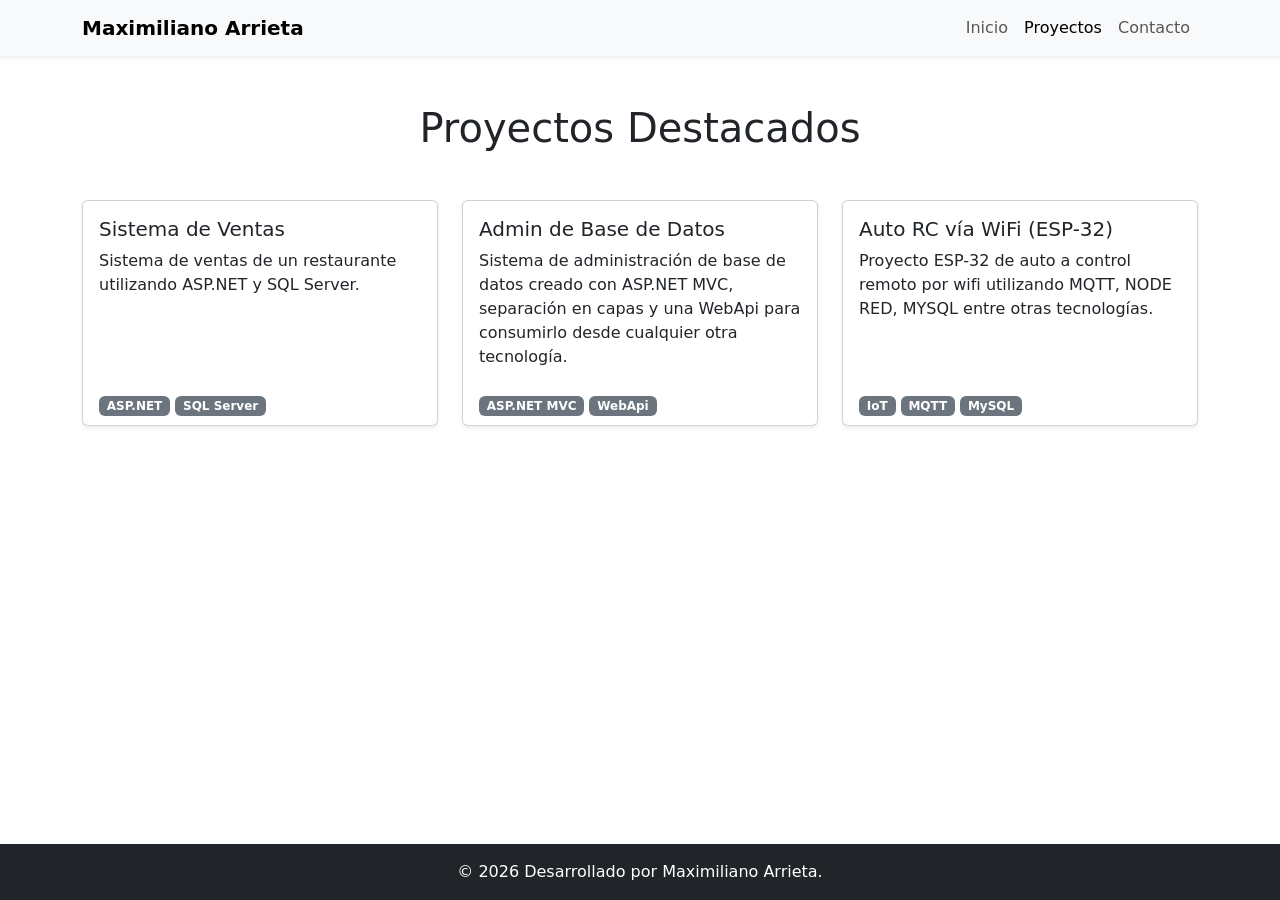
==== commit 98137bed: "Update proyectos.html" ====
--- a/proyectos.html
+++ b/proyectos.html
@@ -30,7 +30,7 @@
     </header>
 
     <main class="container my-5 flex-grow-1">
-        <h1 class="text-center mb-5">Proyectos Destacados [cite: 43]</h1>
+        <h1 class="text-center mb-5">Proyectos Destacados</h1>
         
         <div class="row g-4">
             <div class="col-md-4">
@@ -83,4 +83,4 @@
 
     <script src="https://cdn.jsdelivr.net/npm/bootstrap@5.3.2/dist/js/bootstrap.bundle.min.js"></script>
 </body>
-</html>+</html>
